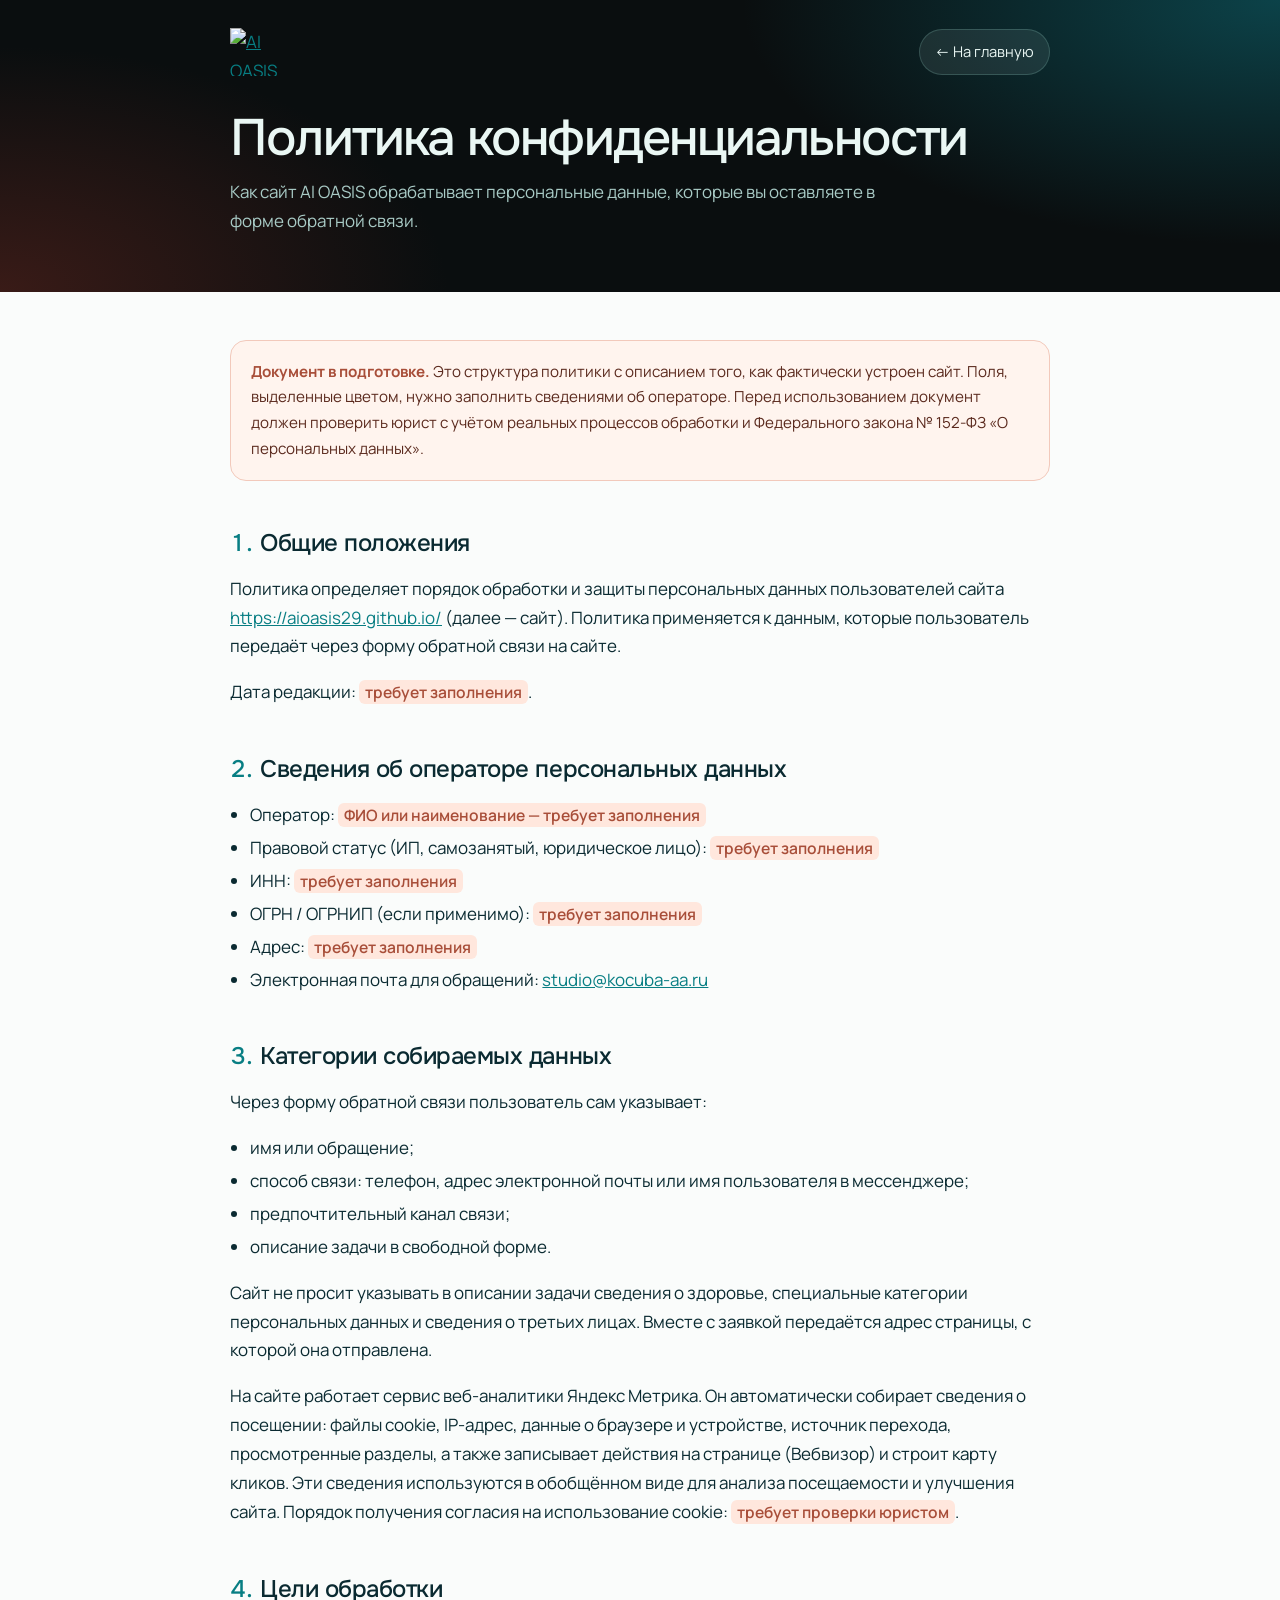
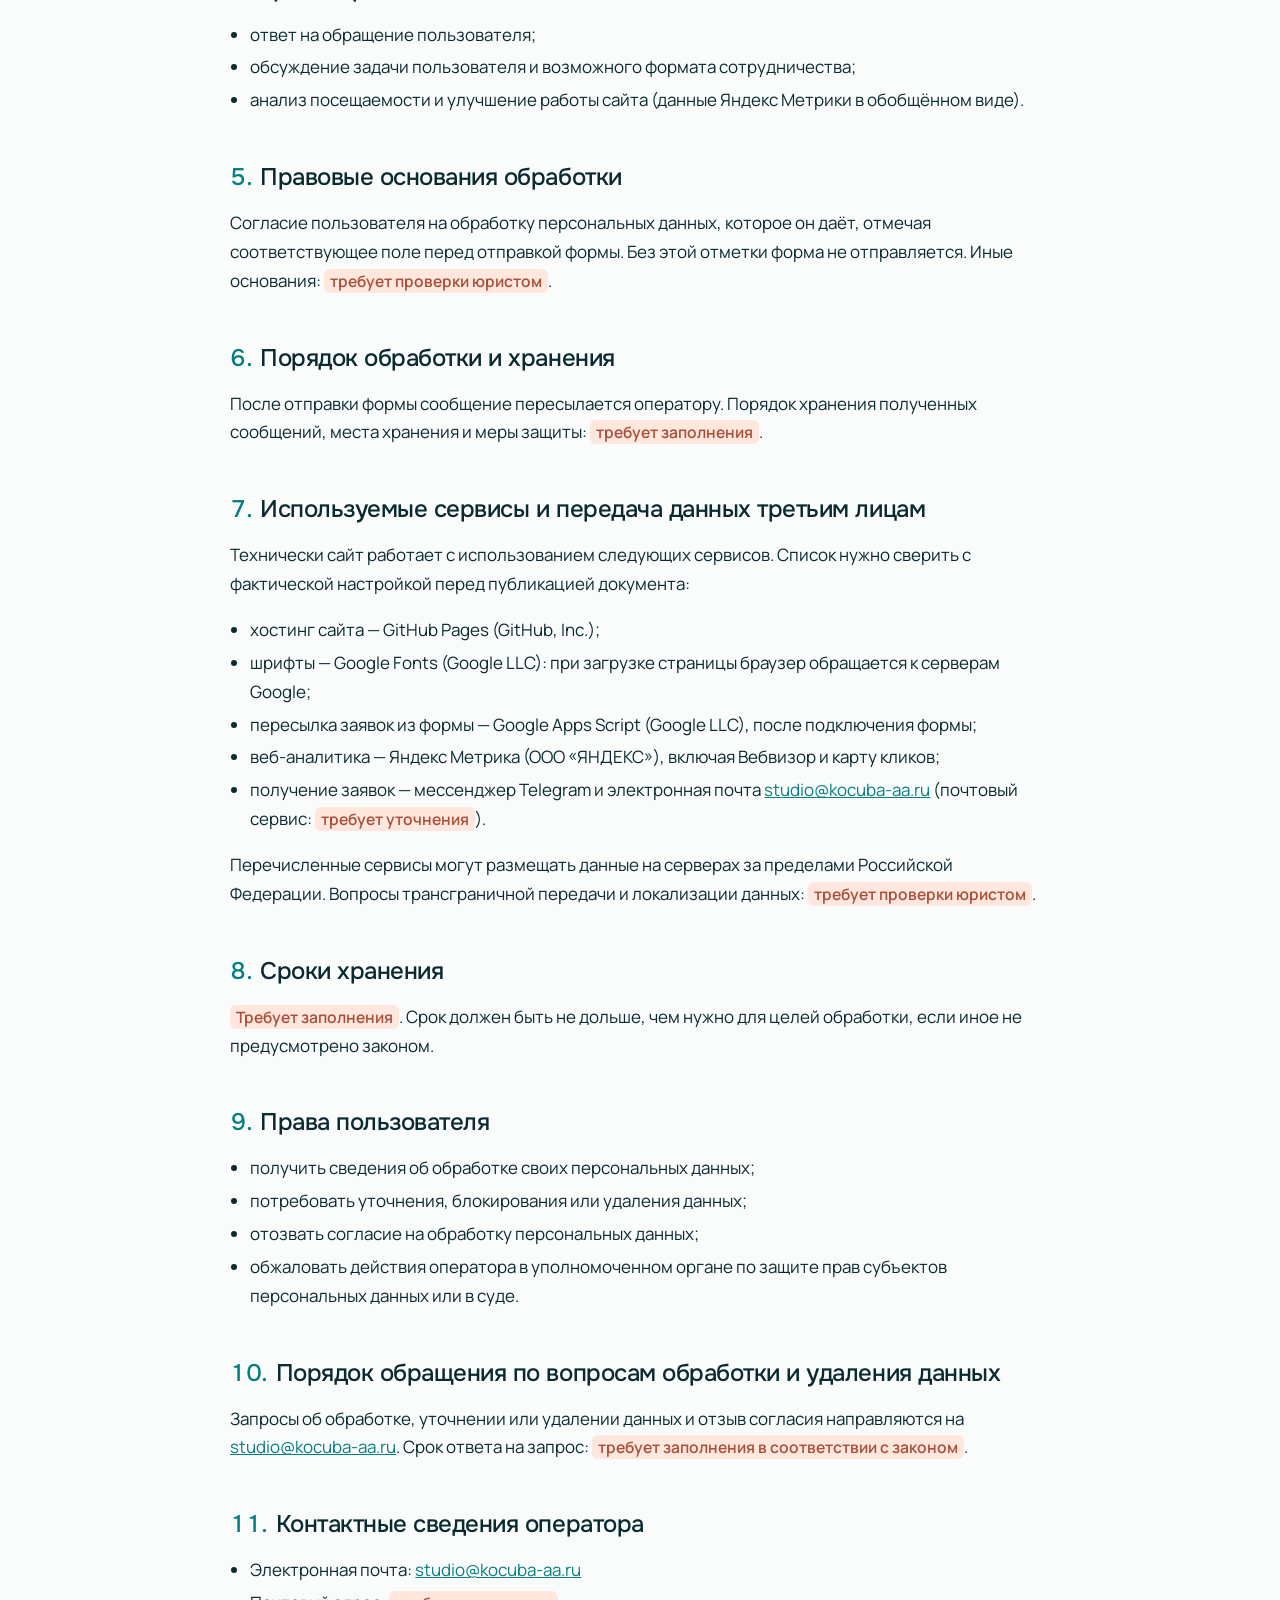
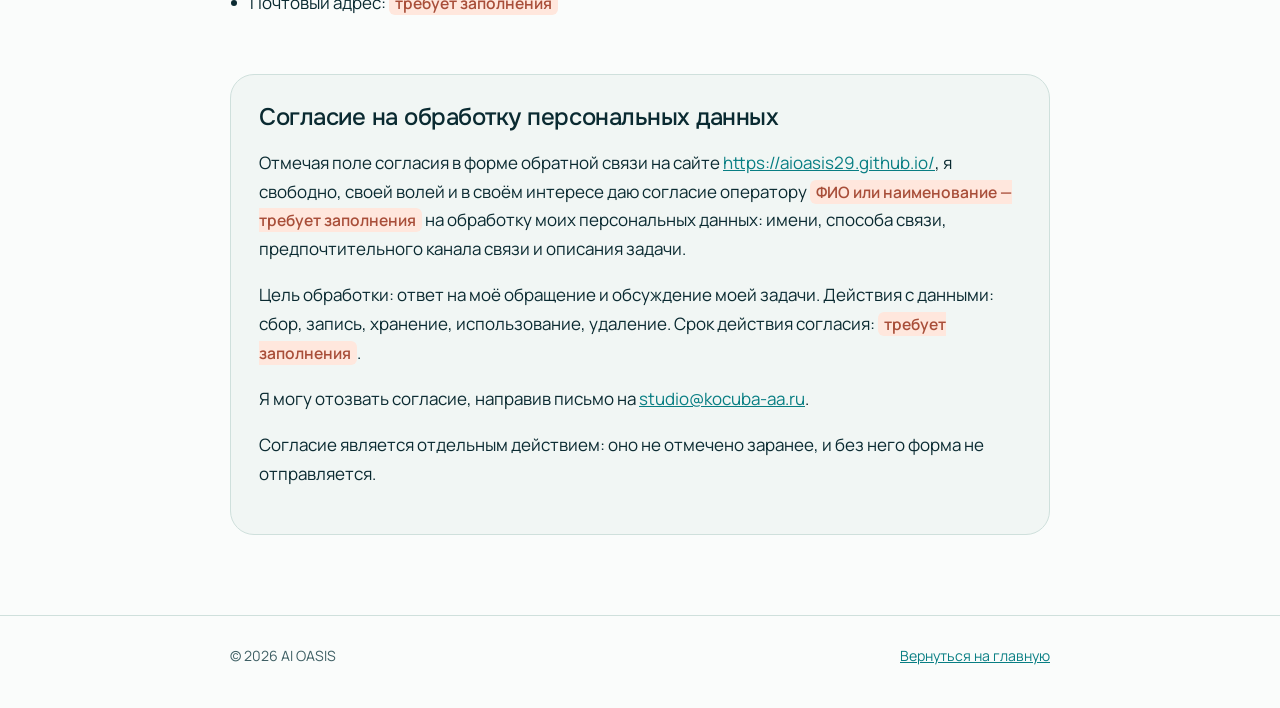
==== privacy.html @ aa7e6bff "Яндекс Метрика на всех страницах сайта - счётчик в <head> главной и страницы политики конфиденциальн" ====
<!doctype html>
<html lang="ru">
<head>
<meta charset="utf-8">
<meta name="viewport" content="width=device-width, initial-scale=1, viewport-fit=cover">
<!-- Yandex.Metrika counter -->
<script type="text/javascript">
    (function(m,e,t,r,i,k,a){
        m[i]=m[i]||function(){(m[i].a=m[i].a||[]).push(arguments)};
        m[i].l=1*new Date();
        for (var j = 0; j < document.scripts.length; j++) {if (document.scripts[j].src === r) { return; }}
        k=e.createElement(t),a=e.getElementsByTagName(t)[0],k.async=1,k.src=r,a.parentNode.insertBefore(k,a)
    })(window, document,'script','https://mc.yandex.ru/metrika/tag.js?id=114126002', 'ym');

    ym(114126002, 'init', {ssr:true, webvisor:true, clickmap:true, ecommerce:"dataLayer", referrer: document.referrer, url: location.href, accurateTrackBounce:true, trackLinks:true});
</script>
<!-- /Yandex.Metrika counter -->
<title>Политика конфиденциальности — AI OASIS</title>
<meta name="description" content="Политика конфиденциальности и согласие на обработку персональных данных сайта AI OASIS.">
<meta name="robots" content="index, follow">
<meta name="theme-color" content="#0A0E0F">
<link rel="canonical" href="https://aioasis29.github.io/privacy.html">
<link rel="icon" href="assets/icon-32.png" sizes="32x32" type="image/png">
<link rel="preconnect" href="https://fonts.googleapis.com">
<link rel="preconnect" href="https://fonts.gstatic.com" crossorigin>
<link rel="stylesheet" href="https://fonts.googleapis.com/css2?family=Onest:wght@400;500;600&family=Manrope:wght@400;500;600&display=swap">
<style>
:root{--graphite:#0A0E0F;--ink:#0A2A31;--ink-2:#3E5F64;--mist:#F1F6F4;--paper:#FAFCFB;--line:#CFE0DC;--jade:#087E83;--ai-1:#5FDFDE;--coral-ink:#A84E39;--on-dark:#EAF7F4;--on-dark-2:#A9CBC6;
  --f-display:"Onest","Manrope",system-ui,sans-serif;--f-body:"Manrope",system-ui,-apple-system,"Segoe UI",sans-serif;color-scheme:light}
*{box-sizing:border-box}
body{margin:0;background:var(--paper);color:var(--ink);font:400 1.0625rem/1.7 var(--f-body);-webkit-font-smoothing:antialiased}
a{color:var(--jade)}
:focus-visible{outline:2px solid var(--jade);outline-offset:3px;border-radius:4px}
.top{background:radial-gradient(60% 120% at 100% 0%,rgba(12,69,76,.95),transparent 70%),radial-gradient(50% 120% at 0% 100%,rgba(69,30,25,.8),transparent 70%),var(--graphite);color:var(--on-dark)}
.wrap{max-width:860px;margin:0 auto;padding-left:max(20px,env(safe-area-inset-left,0px));padding-right:max(20px,env(safe-area-inset-right,0px))}
.top .wrap{padding-block:28px 56px;display:grid;gap:36px}
.bar{display:flex;align-items:center;justify-content:space-between;gap:16px}
.bar img{height:48px;width:auto;display:block}
.bar a.back{color:var(--on-dark);text-decoration:none;font-size:.92rem;padding:10px 16px;border-radius:999px;background:rgba(234,247,244,.08);box-shadow:inset 0 0 0 1px rgba(160,227,216,.2)}
h1{font:500 clamp(2rem,1.4rem + 2.6vw,3.2rem)/1.05 var(--f-display);letter-spacing:-.035em;margin:0}
.top p{color:var(--on-dark-2);margin:12px 0 0;max-width:40em}
.notice{margin:40px 0 0;padding:18px 20px;border-radius:16px;background:#FFF4EE;border:1px solid #F2C9BB;color:#5B2A1E;font-size:.95rem}
.notice b{color:var(--coral-ink)}
main .wrap{padding-block:8px 80px}
h2{font:500 1.5rem/1.2 var(--f-display);letter-spacing:-.02em;margin:48px 0 12px}
h2 span{color:var(--jade);font-variant-numeric:tabular-nums;margin-right:8px}
ul{padding-left:1.2em}
li{margin:4px 0}
.fill{display:inline;padding:1px 6px;border-radius:6px;background:#FFE7DD;color:var(--coral-ink);font-weight:600;font-size:.92em;white-space:normal}
.consent{margin-top:56px;padding:28px;border-radius:24px;background:var(--mist);border:1px solid var(--line)}
.consent h2{margin-top:0}
footer{border-top:1px solid var(--line);padding-block:28px 40px;color:var(--ink-2);font-size:.88rem}
footer .wrap{display:flex;flex-wrap:wrap;justify-content:space-between;gap:12px}
</style>
</head>
<body>
<noscript><div><img src="https://mc.yandex.ru/watch/114126002" style="position:absolute; left:-9999px;" alt="" /></div></noscript>
<header class="top">
  <div class="wrap">
    <div class="bar">
      <a href="./" aria-label="AI OASIS — на главную"><img src="assets/logo-wordmark-112.png" width="62" height="56" alt="AI OASIS"></a>
      <a class="back" href="./">← На главную</a>
    </div>
    <div>
      <h1>Политика конфиденциальности</h1>
      <p>Как сайт AI OASIS обрабатывает персональные данные, которые вы оставляете в форме обратной связи.</p>
    </div>
  </div>
</header>
<main>
  <div class="wrap">
    <p class="notice"><b>Документ в подготовке.</b> Это структура политики с описанием того, как фактически устроен сайт. Поля, выделенные цветом, нужно заполнить сведениями об операторе. Перед использованием документ должен проверить юрист с учётом реальных процессов обработки и Федерального закона № 152-ФЗ «О персональных данных».</p>

    <h2><span>1.</span>Общие положения</h2>
    <p>Политика определяет порядок обработки и защиты персональных данных пользователей сайта <a href="https://aioasis29.github.io/">https://aioasis29.github.io/</a> (далее — сайт). Политика применяется к данным, которые пользователь передаёт через форму обратной связи на сайте.</p>
    <p>Дата редакции: <span class="fill">требует заполнения</span>.</p>

    <h2><span>2.</span>Сведения об операторе персональных данных</h2>
    <ul>
      <li>Оператор: <span class="fill">ФИО или наименование — требует заполнения</span></li>
      <li>Правовой статус (ИП, самозанятый, юридическое лицо): <span class="fill">требует заполнения</span></li>
      <li>ИНН: <span class="fill">требует заполнения</span></li>
      <li>ОГРН / ОГРНИП (если применимо): <span class="fill">требует заполнения</span></li>
      <li>Адрес: <span class="fill">требует заполнения</span></li>
      <li>Электронная почта для обращений: <a href="mailto:studio@kocuba-aa.ru">studio@kocuba-aa.ru</a></li>
    </ul>

    <h2><span>3.</span>Категории собираемых данных</h2>
    <p>Через форму обратной связи пользователь сам указывает:</p>
    <ul>
      <li>имя или обращение;</li>
      <li>способ связи: телефон, адрес электронной почты или имя пользователя в мессенджере;</li>
      <li>предпочтительный канал связи;</li>
      <li>описание задачи в свободной форме.</li>
    </ul>
    <p>Сайт не просит указывать в описании задачи сведения о здоровье, специальные категории персональных данных и сведения о третьих лицах. Вместе с заявкой передаётся адрес страницы, с которой она отправлена.</p>
    <p>На сайте работает сервис веб-аналитики Яндекс Метрика. Он автоматически собирает сведения о посещении: файлы cookie, IP-адрес, данные о браузере и устройстве, источник перехода, просмотренные разделы, а также записывает действия на странице (Вебвизор) и строит карту кликов. Эти сведения используются в обобщённом виде для анализа посещаемости и улучшения сайта. Порядок получения согласия на использование cookie: <span class="fill">требует проверки юристом</span>.</p>

    <h2><span>4.</span>Цели обработки</h2>
    <ul>
      <li>ответ на обращение пользователя;</li>
      <li>обсуждение задачи пользователя и возможного формата сотрудничества;</li>
      <li>анализ посещаемости и улучшение работы сайта (данные Яндекс Метрики в обобщённом виде).</li>
    </ul>

    <h2><span>5.</span>Правовые основания обработки</h2>
    <p>Согласие пользователя на обработку персональных данных, которое он даёт, отмечая соответствующее поле перед отправкой формы. Без этой отметки форма не отправляется. Иные основания: <span class="fill">требует проверки юристом</span>.</p>

    <h2><span>6.</span>Порядок обработки и хранения</h2>
    <p>После отправки формы сообщение пересылается оператору. Порядок хранения полученных сообщений, места хранения и меры защиты: <span class="fill">требует заполнения</span>.</p>

    <h2><span>7.</span>Используемые сервисы и передача данных третьим лицам</h2>
    <p>Технически сайт работает с использованием следующих сервисов. Список нужно сверить с фактической настройкой перед публикацией документа:</p>
    <ul>
      <li>хостинг сайта — GitHub Pages (GitHub, Inc.);</li>
      <li>шрифты — Google Fonts (Google LLC): при загрузке страницы браузер обращается к серверам Google;</li>
      <li>пересылка заявок из формы — Google Apps Script (Google LLC), после подключения формы;</li>
      <li>веб-аналитика — Яндекс Метрика (ООО «ЯНДЕКС»), включая Вебвизор и карту кликов;</li>
      <li>получение заявок — мессенджер Telegram и электронная почта <a href="mailto:studio@kocuba-aa.ru">studio@kocuba-aa.ru</a> (почтовый сервис: <span class="fill">требует уточнения</span>).</li>
    </ul>
    <p>Перечисленные сервисы могут размещать данные на серверах за пределами Российской Федерации. Вопросы трансграничной передачи и локализации данных: <span class="fill">требует проверки юристом</span>.</p>

    <h2><span>8.</span>Сроки хранения</h2>
    <p><span class="fill">Требует заполнения</span>. Срок должен быть не дольше, чем нужно для целей обработки, если иное не предусмотрено законом.</p>

    <h2><span>9.</span>Права пользователя</h2>
    <ul>
      <li>получить сведения об обработке своих персональных данных;</li>
      <li>потребовать уточнения, блокирования или удаления данных;</li>
      <li>отозвать согласие на обработку персональных данных;</li>
      <li>обжаловать действия оператора в уполномоченном органе по защите прав субъектов персональных данных или в суде.</li>
    </ul>

    <h2><span>10.</span>Порядок обращения по вопросам обработки и удаления данных</h2>
    <p>Запросы об обработке, уточнении или удалении данных и отзыв согласия направляются на <a href="mailto:studio@kocuba-aa.ru">studio@kocuba-aa.ru</a>. Срок ответа на запрос: <span class="fill">требует заполнения в соответствии с законом</span>.</p>

    <h2><span>11.</span>Контактные сведения оператора</h2>
    <ul>
      <li>Электронная почта: <a href="mailto:studio@kocuba-aa.ru">studio@kocuba-aa.ru</a></li>
      <li>Почтовый адрес: <span class="fill">требует заполнения</span></li>
    </ul>

    <section class="consent" id="consent">
      <h2>Согласие на обработку персональных данных</h2>
      <p>Отмечая поле согласия в форме обратной связи на сайте <a href="https://aioasis29.github.io/">https://aioasis29.github.io/</a>, я свободно, своей волей и в своём интересе даю согласие оператору <span class="fill">ФИО или наименование — требует заполнения</span> на обработку моих персональных данных: имени, способа связи, предпочтительного канала связи и описания задачи.</p>
      <p>Цель обработки: ответ на моё обращение и обсуждение моей задачи. Действия с данными: сбор, запись, хранение, использование, удаление. Срок действия согласия: <span class="fill">требует заполнения</span>.</p>
      <p>Я могу отозвать согласие, направив письмо на <a href="mailto:studio@kocuba-aa.ru">studio@kocuba-aa.ru</a>.</p>
      <p>Согласие является отдельным действием: оно не отмечено заранее, и без него форма не отправляется.</p>
    </section>
  </div>
</main>
<footer>
  <div class="wrap"><span>© 2026 AI OASIS</span><a href="./">Вернуться на главную</a></div>
</footer>
</body>
</html>
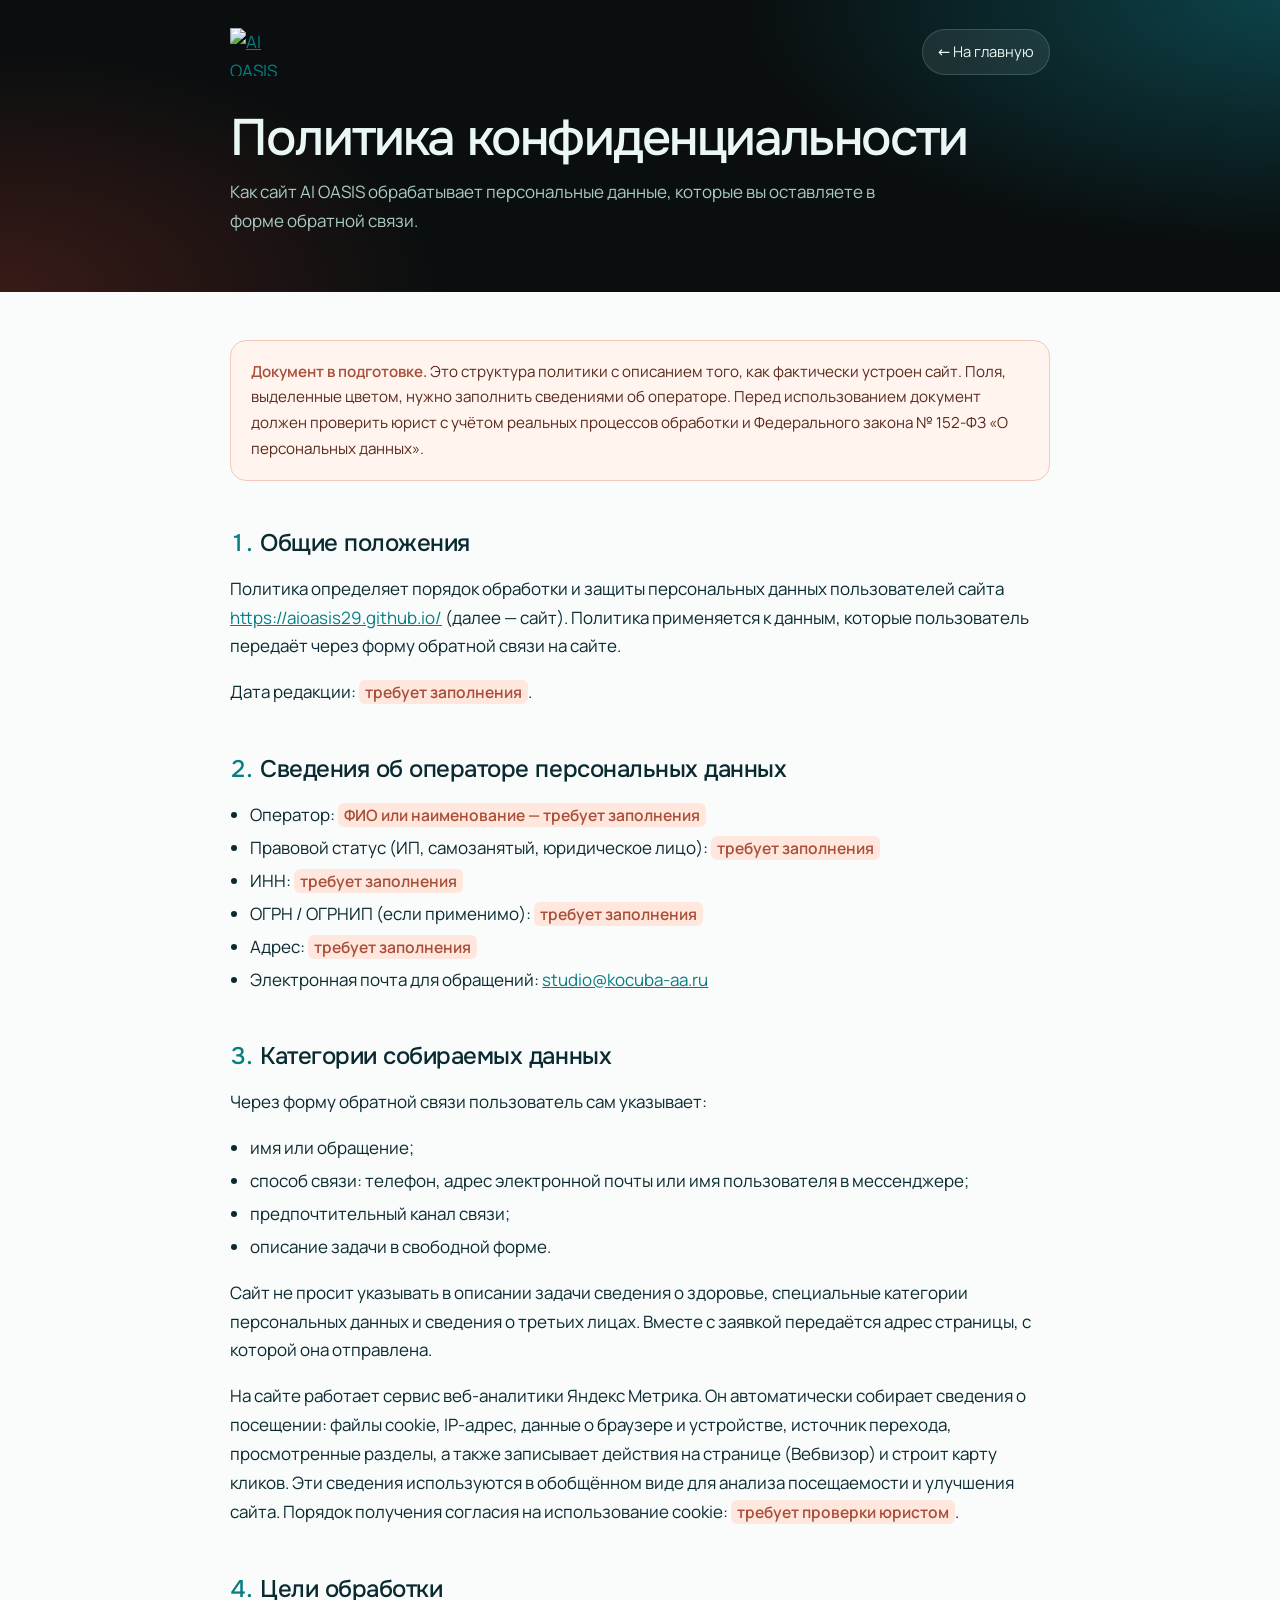
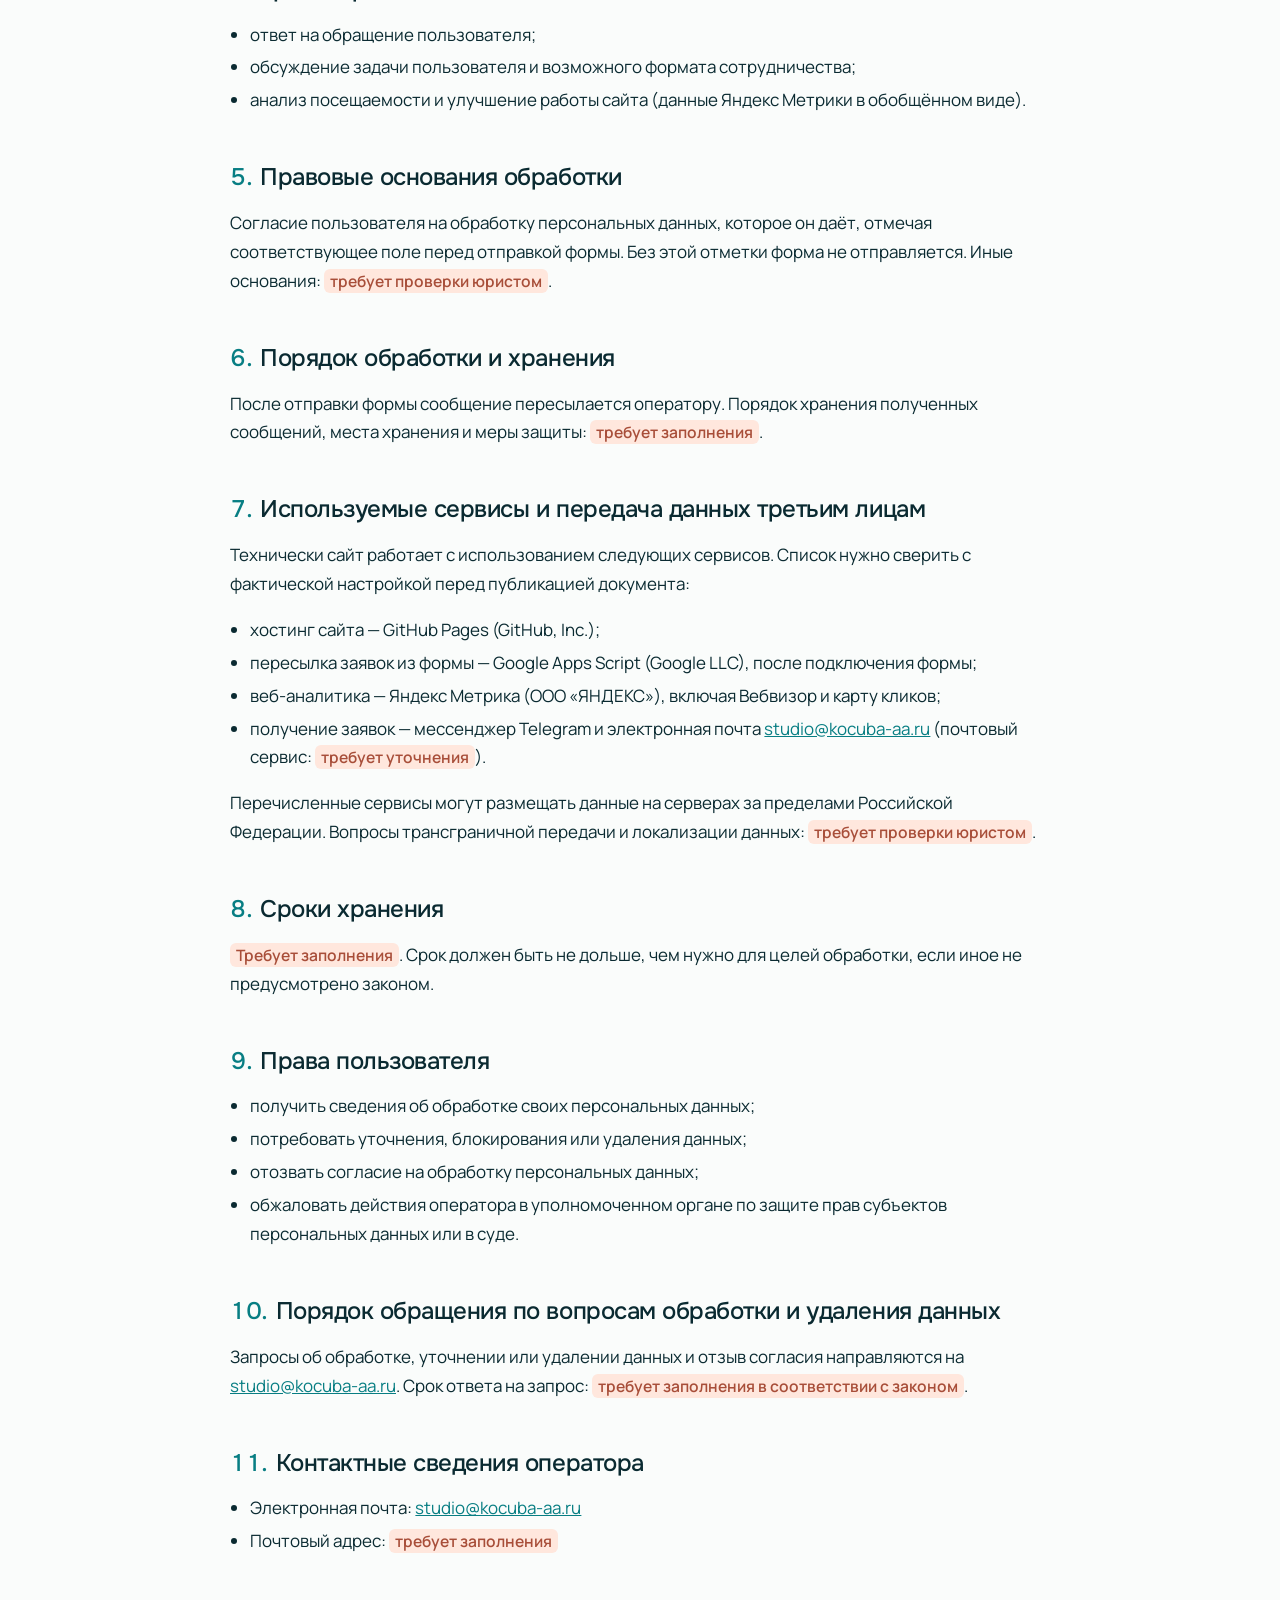
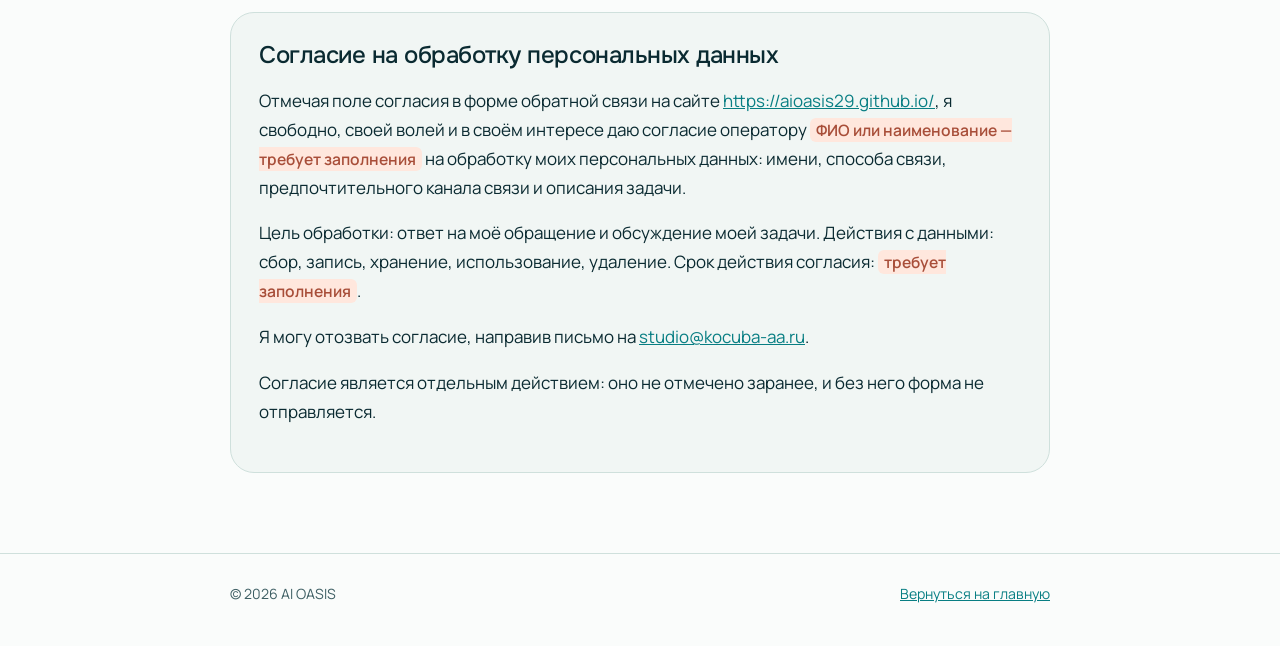
==== commit 844fb9f6: "Шрифты Onest и Manrope размещены на самом сайте вместо Google Fonts (лицензия OFL приложена); полити" ====
--- a/privacy.html
+++ b/privacy.html
@@ -15,15 +15,17 @@
     ym(114126002, 'init', {ssr:true, webvisor:true, clickmap:true, ecommerce:"dataLayer", referrer: document.referrer, url: location.href, accurateTrackBounce:true, trackLinks:true});
 </script>
 <!-- /Yandex.Metrika counter -->
+<meta name="referrer" content="strict-origin-when-cross-origin">
+<meta http-equiv="Content-Security-Policy" content="object-src 'none'; base-uri 'self'; form-action 'self'; upgrade-insecure-requests">
 <title>Политика конфиденциальности — AI OASIS</title>
 <meta name="description" content="Политика конфиденциальности и согласие на обработку персональных данных сайта AI OASIS.">
 <meta name="robots" content="index, follow">
 <meta name="theme-color" content="#0A0E0F">
 <link rel="canonical" href="https://aioasis29.github.io/privacy.html">
 <link rel="icon" href="assets/icon-32.png" sizes="32x32" type="image/png">
-<link rel="preconnect" href="https://fonts.googleapis.com">
-<link rel="preconnect" href="https://fonts.gstatic.com" crossorigin>
-<link rel="stylesheet" href="https://fonts.googleapis.com/css2?family=Onest:wght@400;500;600&family=Manrope:wght@400;500;600&display=swap">
+<link rel="preload" href="assets/fonts/onest-cyrillic.woff2" as="font" type="font/woff2" crossorigin>
+<link rel="preload" href="assets/fonts/manrope-cyrillic.woff2" as="font" type="font/woff2" crossorigin>
+<link rel="stylesheet" href="assets/fonts/fonts.css">
 <style>
 :root{--graphite:#0A0E0F;--ink:#0A2A31;--ink-2:#3E5F64;--mist:#F1F6F4;--paper:#FAFCFB;--line:#CFE0DC;--jade:#087E83;--ai-1:#5FDFDE;--coral-ink:#A84E39;--on-dark:#EAF7F4;--on-dark-2:#A9CBC6;
   --f-display:"Onest","Manrope",system-ui,sans-serif;--f-body:"Manrope",system-ui,-apple-system,"Segoe UI",sans-serif;color-scheme:light}
@@ -113,7 +115,6 @@
     <p>Технически сайт работает с использованием следующих сервисов. Список нужно сверить с фактической настройкой перед публикацией документа:</p>
     <ul>
       <li>хостинг сайта — GitHub Pages (GitHub, Inc.);</li>
-      <li>шрифты — Google Fonts (Google LLC): при загрузке страницы браузер обращается к серверам Google;</li>
       <li>пересылка заявок из формы — Google Apps Script (Google LLC), после подключения формы;</li>
       <li>веб-аналитика — Яндекс Метрика (ООО «ЯНДЕКС»), включая Вебвизор и карту кликов;</li>
       <li>получение заявок — мессенджер Telegram и электронная почта <a href="mailto:studio@kocuba-aa.ru">studio@kocuba-aa.ru</a> (почтовый сервис: <span class="fill">требует уточнения</span>).</li>
--- a/assets/fonts/fonts.css
+++ b/assets/fonts/fonts.css
@@ -0,0 +1,352 @@
+/* Onest, Manrope — SIL Open Font License 1.1; локальные копии вместо Google Fonts */
+/* cyrillic-ext */
+@font-face {
+  font-family: 'Manrope';
+  font-style: normal;
+  font-weight: 400;
+  font-display: swap;
+  src: url(manrope-cyrillic-ext.woff2) format('woff2');
+  unicode-range: U+0460-052F, U+1C80-1C8A, U+20B4, U+2DE0-2DFF, U+A640-A69F, U+FE2E-FE2F;
+}
+/* cyrillic */
+@font-face {
+  font-family: 'Manrope';
+  font-style: normal;
+  font-weight: 400;
+  font-display: swap;
+  src: url(manrope-cyrillic.woff2) format('woff2');
+  unicode-range: U+0301, U+0400-045F, U+0490-0491, U+04B0-04B1, U+2116;
+}
+/* greek */
+@font-face {
+  font-family: 'Manrope';
+  font-style: normal;
+  font-weight: 400;
+  font-display: swap;
+  src: url(manrope-greek.woff2) format('woff2');
+  unicode-range: U+0370-0377, U+037A-037F, U+0384-038A, U+038C, U+038E-03A1, U+03A3-03FF;
+}
+/* vietnamese */
+@font-face {
+  font-family: 'Manrope';
+  font-style: normal;
+  font-weight: 400;
+  font-display: swap;
+  src: url(manrope-vietnamese.woff2) format('woff2');
+  unicode-range: U+0102-0103, U+0110-0111, U+0128-0129, U+0168-0169, U+01A0-01A1, U+01AF-01B0, U+0300-0301, U+0303-0304, U+0308-0309, U+0323, U+0329, U+1EA0-1EF9, U+20AB;
+}
+/* latin-ext */
+@font-face {
+  font-family: 'Manrope';
+  font-style: normal;
+  font-weight: 400;
+  font-display: swap;
+  src: url(manrope-latin-ext.woff2) format('woff2');
+  unicode-range: U+0100-02BA, U+02BD-02C5, U+02C7-02CC, U+02CE-02D7, U+02DD-02FF, U+0304, U+0308, U+0329, U+1D00-1DBF, U+1E00-1E9F, U+1EF2-1EFF, U+2020, U+20A0-20AB, U+20AD-20C4, U+2113, U+2C60-2C7F, U+A720-A7FF;
+}
+/* latin */
+@font-face {
+  font-family: 'Manrope';
+  font-style: normal;
+  font-weight: 400;
+  font-display: swap;
+  src: url(manrope-latin.woff2) format('woff2');
+  unicode-range: U+0000-00FF, U+0131, U+0152-0153, U+02BB-02BC, U+02C6, U+02DA, U+02DC, U+0304, U+0308, U+0329, U+2000-206F, U+20AC, U+2122, U+2191, U+2193, U+2212, U+2215, U+FEFF, U+FFFD;
+}
+/* cyrillic-ext */
+@font-face {
+  font-family: 'Manrope';
+  font-style: normal;
+  font-weight: 500;
+  font-display: swap;
+  src: url(manrope-cyrillic-ext.woff2) format('woff2');
+  unicode-range: U+0460-052F, U+1C80-1C8A, U+20B4, U+2DE0-2DFF, U+A640-A69F, U+FE2E-FE2F;
+}
+/* cyrillic */
+@font-face {
+  font-family: 'Manrope';
+  font-style: normal;
+  font-weight: 500;
+  font-display: swap;
+  src: url(manrope-cyrillic.woff2) format('woff2');
+  unicode-range: U+0301, U+0400-045F, U+0490-0491, U+04B0-04B1, U+2116;
+}
+/* greek */
+@font-face {
+  font-family: 'Manrope';
+  font-style: normal;
+  font-weight: 500;
+  font-display: swap;
+  src: url(manrope-greek.woff2) format('woff2');
+  unicode-range: U+0370-0377, U+037A-037F, U+0384-038A, U+038C, U+038E-03A1, U+03A3-03FF;
+}
+/* vietnamese */
+@font-face {
+  font-family: 'Manrope';
+  font-style: normal;
+  font-weight: 500;
+  font-display: swap;
+  src: url(manrope-vietnamese.woff2) format('woff2');
+  unicode-range: U+0102-0103, U+0110-0111, U+0128-0129, U+0168-0169, U+01A0-01A1, U+01AF-01B0, U+0300-0301, U+0303-0304, U+0308-0309, U+0323, U+0329, U+1EA0-1EF9, U+20AB;
+}
+/* latin-ext */
+@font-face {
+  font-family: 'Manrope';
+  font-style: normal;
+  font-weight: 500;
+  font-display: swap;
+  src: url(manrope-latin-ext.woff2) format('woff2');
+  unicode-range: U+0100-02BA, U+02BD-02C5, U+02C7-02CC, U+02CE-02D7, U+02DD-02FF, U+0304, U+0308, U+0329, U+1D00-1DBF, U+1E00-1E9F, U+1EF2-1EFF, U+2020, U+20A0-20AB, U+20AD-20C4, U+2113, U+2C60-2C7F, U+A720-A7FF;
+}
+/* latin */
+@font-face {
+  font-family: 'Manrope';
+  font-style: normal;
+  font-weight: 500;
+  font-display: swap;
+  src: url(manrope-latin.woff2) format('woff2');
+  unicode-range: U+0000-00FF, U+0131, U+0152-0153, U+02BB-02BC, U+02C6, U+02DA, U+02DC, U+0304, U+0308, U+0329, U+2000-206F, U+20AC, U+2122, U+2191, U+2193, U+2212, U+2215, U+FEFF, U+FFFD;
+}
+/* cyrillic-ext */
+@font-face {
+  font-family: 'Manrope';
+  font-style: normal;
+  font-weight: 600;
+  font-display: swap;
+  src: url(manrope-cyrillic-ext.woff2) format('woff2');
+  unicode-range: U+0460-052F, U+1C80-1C8A, U+20B4, U+2DE0-2DFF, U+A640-A69F, U+FE2E-FE2F;
+}
+/* cyrillic */
+@font-face {
+  font-family: 'Manrope';
+  font-style: normal;
+  font-weight: 600;
+  font-display: swap;
+  src: url(manrope-cyrillic.woff2) format('woff2');
+  unicode-range: U+0301, U+0400-045F, U+0490-0491, U+04B0-04B1, U+2116;
+}
+/* greek */
+@font-face {
+  font-family: 'Manrope';
+  font-style: normal;
+  font-weight: 600;
+  font-display: swap;
+  src: url(manrope-greek.woff2) format('woff2');
+  unicode-range: U+0370-0377, U+037A-037F, U+0384-038A, U+038C, U+038E-03A1, U+03A3-03FF;
+}
+/* vietnamese */
+@font-face {
+  font-family: 'Manrope';
+  font-style: normal;
+  font-weight: 600;
+  font-display: swap;
+  src: url(manrope-vietnamese.woff2) format('woff2');
+  unicode-range: U+0102-0103, U+0110-0111, U+0128-0129, U+0168-0169, U+01A0-01A1, U+01AF-01B0, U+0300-0301, U+0303-0304, U+0308-0309, U+0323, U+0329, U+1EA0-1EF9, U+20AB;
+}
+/* latin-ext */
+@font-face {
+  font-family: 'Manrope';
+  font-style: normal;
+  font-weight: 600;
+  font-display: swap;
+  src: url(manrope-latin-ext.woff2) format('woff2');
+  unicode-range: U+0100-02BA, U+02BD-02C5, U+02C7-02CC, U+02CE-02D7, U+02DD-02FF, U+0304, U+0308, U+0329, U+1D00-1DBF, U+1E00-1E9F, U+1EF2-1EFF, U+2020, U+20A0-20AB, U+20AD-20C4, U+2113, U+2C60-2C7F, U+A720-A7FF;
+}
+/* latin */
+@font-face {
+  font-family: 'Manrope';
+  font-style: normal;
+  font-weight: 600;
+  font-display: swap;
+  src: url(manrope-latin.woff2) format('woff2');
+  unicode-range: U+0000-00FF, U+0131, U+0152-0153, U+02BB-02BC, U+02C6, U+02DA, U+02DC, U+0304, U+0308, U+0329, U+2000-206F, U+20AC, U+2122, U+2191, U+2193, U+2212, U+2215, U+FEFF, U+FFFD;
+}
+/* cyrillic-ext */
+@font-face {
+  font-family: 'Onest';
+  font-style: normal;
+  font-weight: 400;
+  font-display: swap;
+  src: url(onest-cyrillic-ext.woff2) format('woff2');
+  unicode-range: U+0460-052F, U+1C80-1C8A, U+20B4, U+2DE0-2DFF, U+A640-A69F, U+FE2E-FE2F;
+}
+/* cyrillic */
+@font-face {
+  font-family: 'Onest';
+  font-style: normal;
+  font-weight: 400;
+  font-display: swap;
+  src: url(onest-cyrillic.woff2) format('woff2');
+  unicode-range: U+0301, U+0400-045F, U+0490-0491, U+04B0-04B1, U+2116;
+}
+/* math */
+@font-face {
+  font-family: 'Onest';
+  font-style: normal;
+  font-weight: 400;
+  font-display: swap;
+  src: url(onest-math.woff2) format('woff2');
+  unicode-range: U+0302-0303, U+0305, U+0307-0308, U+0310, U+0312, U+0315, U+031A, U+0326-0327, U+032C, U+032F-0330, U+0332-0333, U+0338, U+033A, U+0346, U+034D, U+0391-03A1, U+03A3-03A9, U+03B1-03C9, U+03D1, U+03D5-03D6, U+03F0-03F1, U+03F4-03F5, U+2016-2017, U+2034-2038, U+203C, U+2040, U+2043, U+2047, U+2050, U+2057, U+205F, U+2070-2071, U+2074-209F, U+20D0-20DC, U+20E1, U+20E5-20EF, U+2100-2112, U+2114-2115, U+2117-2121, U+2123-214F, U+2190, U+2192, U+2194-21AE, U+21B0-21E5, U+21F1-21F2, U+21F4-2211, U+2213-2214, U+2216-22FF, U+2308-230B, U+2310, U+2319, U+231C-2321, U+2336-237A, U+237C, U+2395, U+239B-23B7, U+23D0, U+23DC-23E1, U+2474-2475, U+25AF, U+25B3, U+25B7, U+25BD, U+25C1, U+25CA, U+25CC, U+25FB, U+266D-266F, U+27C0-27FF, U+2900-2AFF, U+2B0E-2B11, U+2B30-2B4C, U+2BFE, U+3030, U+FF5B, U+FF5D, U+1D400-1D7FF, U+1EE00-1EEFF;
+}
+/* symbols */
+@font-face {
+  font-family: 'Onest';
+  font-style: normal;
+  font-weight: 400;
+  font-display: swap;
+  src: url(onest-symbols.woff2) format('woff2');
+  unicode-range: U+0001-000C, U+000E-001F, U+007F-009F, U+20DD-20E0, U+20E2-20E4, U+2150-218F, U+2190, U+2192, U+2194-2199, U+21AF, U+21E6-21F0, U+21F3, U+2218-2219, U+2299, U+22C4-22C6, U+2300-243F, U+2440-244A, U+2460-24FF, U+25A0-27BF, U+2800-28FF, U+2921-2922, U+2981, U+29BF, U+29EB, U+2B00-2BFF, U+4DC0-4DFF, U+FFF9-FFFB, U+10140-1018E, U+10190-1019C, U+101A0, U+101D0-101FD, U+102E0-102FB, U+10E60-10E7E, U+1D2C0-1D2D3, U+1D2E0-1D37F, U+1F000-1F0FF, U+1F100-1F1AE, U+1F1E6-1F1FF, U+1F30D-1F30F, U+1F315, U+1F31C, U+1F31E, U+1F320-1F32C, U+1F336, U+1F378, U+1F37D, U+1F382, U+1F393-1F39F, U+1F3A7-1F3A8, U+1F3AC-1F3AF, U+1F3C2, U+1F3C4-1F3C6, U+1F3CA-1F3CE, U+1F3D4-1F3E0, U+1F3ED, U+1F3F1-1F3F3, U+1F3F5-1F3F7, U+1F408, U+1F415, U+1F41F, U+1F426, U+1F43F, U+1F441-1F442, U+1F444, U+1F446-1F449, U+1F44C-1F44E, U+1F453, U+1F46A, U+1F47D, U+1F4A3, U+1F4B0, U+1F4B3, U+1F4B9, U+1F4BB, U+1F4BF, U+1F4C8-1F4CB, U+1F4D6, U+1F4DA, U+1F4DF, U+1F4E3-1F4E6, U+1F4EA-1F4ED, U+1F4F7, U+1F4F9-1F4FB, U+1F4FD-1F4FE, U+1F503, U+1F507-1F50B, U+1F50D, U+1F512-1F513, U+1F53E-1F54A, U+1F54F-1F5FA, U+1F610, U+1F650-1F67F, U+1F687, U+1F68D, U+1F691, U+1F694, U+1F698, U+1F6AD, U+1F6B2, U+1F6B9-1F6BA, U+1F6BC, U+1F6C6-1F6CF, U+1F6D3-1F6D7, U+1F6E0-1F6EA, U+1F6F0-1F6F3, U+1F6F7-1F6FC, U+1F700-1F80B, U+1F810-1F847, U+1F850-1F859, U+1F860-1F887, U+1F890-1F8AD, U+1F8B0-1F8BB, U+1F8C0-1F8C1, U+1F8D0-1F8D8, U+1F900-1F90B, U+1F93B, U+1F946, U+1F984, U+1F996, U+1F9E9, U+1FA00-1FA6F, U+1FA70-1FA7C, U+1FA80-1FAC6, U+1FAC8, U+1FACC-1FADD, U+1FADF-1FAEB, U+1FAEF-1FAFA, U+1FB00-1FBFF;
+}
+/* vietnamese */
+@font-face {
+  font-family: 'Onest';
+  font-style: normal;
+  font-weight: 400;
+  font-display: swap;
+  src: url(onest-vietnamese.woff2) format('woff2');
+  unicode-range: U+0102-0103, U+0110-0111, U+0128-0129, U+0168-0169, U+01A0-01A1, U+01AF-01B0, U+0300-0301, U+0303-0304, U+0308-0309, U+0323, U+0329, U+1EA0-1EF9, U+20AB;
+}
+/* latin-ext */
+@font-face {
+  font-family: 'Onest';
+  font-style: normal;
+  font-weight: 400;
+  font-display: swap;
+  src: url(onest-latin-ext.woff2) format('woff2');
+  unicode-range: U+0100-02BA, U+02BD-02C5, U+02C7-02CC, U+02CE-02D7, U+02DD-02FF, U+0304, U+0308, U+0329, U+1D00-1DBF, U+1E00-1E9F, U+1EF2-1EFF, U+2020, U+20A0-20AB, U+20AD-20C4, U+2113, U+2C60-2C7F, U+A720-A7FF;
+}
+/* latin */
+@font-face {
+  font-family: 'Onest';
+  font-style: normal;
+  font-weight: 400;
+  font-display: swap;
+  src: url(onest-latin.woff2) format('woff2');
+  unicode-range: U+0000-00FF, U+0131, U+0152-0153, U+02BB-02BC, U+02C6, U+02DA, U+02DC, U+0304, U+0308, U+0329, U+2000-206F, U+20AC, U+2122, U+2191, U+2193, U+2212, U+2215, U+FEFF, U+FFFD;
+}
+/* cyrillic-ext */
+@font-face {
+  font-family: 'Onest';
+  font-style: normal;
+  font-weight: 500;
+  font-display: swap;
+  src: url(onest-cyrillic-ext.woff2) format('woff2');
+  unicode-range: U+0460-052F, U+1C80-1C8A, U+20B4, U+2DE0-2DFF, U+A640-A69F, U+FE2E-FE2F;
+}
+/* cyrillic */
+@font-face {
+  font-family: 'Onest';
+  font-style: normal;
+  font-weight: 500;
+  font-display: swap;
+  src: url(onest-cyrillic.woff2) format('woff2');
+  unicode-range: U+0301, U+0400-045F, U+0490-0491, U+04B0-04B1, U+2116;
+}
+/* math */
+@font-face {
+  font-family: 'Onest';
+  font-style: normal;
+  font-weight: 500;
+  font-display: swap;
+  src: url(onest-math.woff2) format('woff2');
+  unicode-range: U+0302-0303, U+0305, U+0307-0308, U+0310, U+0312, U+0315, U+031A, U+0326-0327, U+032C, U+032F-0330, U+0332-0333, U+0338, U+033A, U+0346, U+034D, U+0391-03A1, U+03A3-03A9, U+03B1-03C9, U+03D1, U+03D5-03D6, U+03F0-03F1, U+03F4-03F5, U+2016-2017, U+2034-2038, U+203C, U+2040, U+2043, U+2047, U+2050, U+2057, U+205F, U+2070-2071, U+2074-209F, U+20D0-20DC, U+20E1, U+20E5-20EF, U+2100-2112, U+2114-2115, U+2117-2121, U+2123-214F, U+2190, U+2192, U+2194-21AE, U+21B0-21E5, U+21F1-21F2, U+21F4-2211, U+2213-2214, U+2216-22FF, U+2308-230B, U+2310, U+2319, U+231C-2321, U+2336-237A, U+237C, U+2395, U+239B-23B7, U+23D0, U+23DC-23E1, U+2474-2475, U+25AF, U+25B3, U+25B7, U+25BD, U+25C1, U+25CA, U+25CC, U+25FB, U+266D-266F, U+27C0-27FF, U+2900-2AFF, U+2B0E-2B11, U+2B30-2B4C, U+2BFE, U+3030, U+FF5B, U+FF5D, U+1D400-1D7FF, U+1EE00-1EEFF;
+}
+/* symbols */
+@font-face {
+  font-family: 'Onest';
+  font-style: normal;
+  font-weight: 500;
+  font-display: swap;
+  src: url(onest-symbols.woff2) format('woff2');
+  unicode-range: U+0001-000C, U+000E-001F, U+007F-009F, U+20DD-20E0, U+20E2-20E4, U+2150-218F, U+2190, U+2192, U+2194-2199, U+21AF, U+21E6-21F0, U+21F3, U+2218-2219, U+2299, U+22C4-22C6, U+2300-243F, U+2440-244A, U+2460-24FF, U+25A0-27BF, U+2800-28FF, U+2921-2922, U+2981, U+29BF, U+29EB, U+2B00-2BFF, U+4DC0-4DFF, U+FFF9-FFFB, U+10140-1018E, U+10190-1019C, U+101A0, U+101D0-101FD, U+102E0-102FB, U+10E60-10E7E, U+1D2C0-1D2D3, U+1D2E0-1D37F, U+1F000-1F0FF, U+1F100-1F1AE, U+1F1E6-1F1FF, U+1F30D-1F30F, U+1F315, U+1F31C, U+1F31E, U+1F320-1F32C, U+1F336, U+1F378, U+1F37D, U+1F382, U+1F393-1F39F, U+1F3A7-1F3A8, U+1F3AC-1F3AF, U+1F3C2, U+1F3C4-1F3C6, U+1F3CA-1F3CE, U+1F3D4-1F3E0, U+1F3ED, U+1F3F1-1F3F3, U+1F3F5-1F3F7, U+1F408, U+1F415, U+1F41F, U+1F426, U+1F43F, U+1F441-1F442, U+1F444, U+1F446-1F449, U+1F44C-1F44E, U+1F453, U+1F46A, U+1F47D, U+1F4A3, U+1F4B0, U+1F4B3, U+1F4B9, U+1F4BB, U+1F4BF, U+1F4C8-1F4CB, U+1F4D6, U+1F4DA, U+1F4DF, U+1F4E3-1F4E6, U+1F4EA-1F4ED, U+1F4F7, U+1F4F9-1F4FB, U+1F4FD-1F4FE, U+1F503, U+1F507-1F50B, U+1F50D, U+1F512-1F513, U+1F53E-1F54A, U+1F54F-1F5FA, U+1F610, U+1F650-1F67F, U+1F687, U+1F68D, U+1F691, U+1F694, U+1F698, U+1F6AD, U+1F6B2, U+1F6B9-1F6BA, U+1F6BC, U+1F6C6-1F6CF, U+1F6D3-1F6D7, U+1F6E0-1F6EA, U+1F6F0-1F6F3, U+1F6F7-1F6FC, U+1F700-1F80B, U+1F810-1F847, U+1F850-1F859, U+1F860-1F887, U+1F890-1F8AD, U+1F8B0-1F8BB, U+1F8C0-1F8C1, U+1F8D0-1F8D8, U+1F900-1F90B, U+1F93B, U+1F946, U+1F984, U+1F996, U+1F9E9, U+1FA00-1FA6F, U+1FA70-1FA7C, U+1FA80-1FAC6, U+1FAC8, U+1FACC-1FADD, U+1FADF-1FAEB, U+1FAEF-1FAFA, U+1FB00-1FBFF;
+}
+/* vietnamese */
+@font-face {
+  font-family: 'Onest';
+  font-style: normal;
+  font-weight: 500;
+  font-display: swap;
+  src: url(onest-vietnamese.woff2) format('woff2');
+  unicode-range: U+0102-0103, U+0110-0111, U+0128-0129, U+0168-0169, U+01A0-01A1, U+01AF-01B0, U+0300-0301, U+0303-0304, U+0308-0309, U+0323, U+0329, U+1EA0-1EF9, U+20AB;
+}
+/* latin-ext */
+@font-face {
+  font-family: 'Onest';
+  font-style: normal;
+  font-weight: 500;
+  font-display: swap;
+  src: url(onest-latin-ext.woff2) format('woff2');
+  unicode-range: U+0100-02BA, U+02BD-02C5, U+02C7-02CC, U+02CE-02D7, U+02DD-02FF, U+0304, U+0308, U+0329, U+1D00-1DBF, U+1E00-1E9F, U+1EF2-1EFF, U+2020, U+20A0-20AB, U+20AD-20C4, U+2113, U+2C60-2C7F, U+A720-A7FF;
+}
+/* latin */
+@font-face {
+  font-family: 'Onest';
+  font-style: normal;
+  font-weight: 500;
+  font-display: swap;
+  src: url(onest-latin.woff2) format('woff2');
+  unicode-range: U+0000-00FF, U+0131, U+0152-0153, U+02BB-02BC, U+02C6, U+02DA, U+02DC, U+0304, U+0308, U+0329, U+2000-206F, U+20AC, U+2122, U+2191, U+2193, U+2212, U+2215, U+FEFF, U+FFFD;
+}
+/* cyrillic-ext */
+@font-face {
+  font-family: 'Onest';
+  font-style: normal;
+  font-weight: 600;
+  font-display: swap;
+  src: url(onest-cyrillic-ext.woff2) format('woff2');
+  unicode-range: U+0460-052F, U+1C80-1C8A, U+20B4, U+2DE0-2DFF, U+A640-A69F, U+FE2E-FE2F;
+}
+/* cyrillic */
+@font-face {
+  font-family: 'Onest';
+  font-style: normal;
+  font-weight: 600;
+  font-display: swap;
+  src: url(onest-cyrillic.woff2) format('woff2');
+  unicode-range: U+0301, U+0400-045F, U+0490-0491, U+04B0-04B1, U+2116;
+}
+/* math */
+@font-face {
+  font-family: 'Onest';
+  font-style: normal;
+  font-weight: 600;
+  font-display: swap;
+  src: url(onest-math.woff2) format('woff2');
+  unicode-range: U+0302-0303, U+0305, U+0307-0308, U+0310, U+0312, U+0315, U+031A, U+0326-0327, U+032C, U+032F-0330, U+0332-0333, U+0338, U+033A, U+0346, U+034D, U+0391-03A1, U+03A3-03A9, U+03B1-03C9, U+03D1, U+03D5-03D6, U+03F0-03F1, U+03F4-03F5, U+2016-2017, U+2034-2038, U+203C, U+2040, U+2043, U+2047, U+2050, U+2057, U+205F, U+2070-2071, U+2074-209F, U+20D0-20DC, U+20E1, U+20E5-20EF, U+2100-2112, U+2114-2115, U+2117-2121, U+2123-214F, U+2190, U+2192, U+2194-21AE, U+21B0-21E5, U+21F1-21F2, U+21F4-2211, U+2213-2214, U+2216-22FF, U+2308-230B, U+2310, U+2319, U+231C-2321, U+2336-237A, U+237C, U+2395, U+239B-23B7, U+23D0, U+23DC-23E1, U+2474-2475, U+25AF, U+25B3, U+25B7, U+25BD, U+25C1, U+25CA, U+25CC, U+25FB, U+266D-266F, U+27C0-27FF, U+2900-2AFF, U+2B0E-2B11, U+2B30-2B4C, U+2BFE, U+3030, U+FF5B, U+FF5D, U+1D400-1D7FF, U+1EE00-1EEFF;
+}
+/* symbols */
+@font-face {
+  font-family: 'Onest';
+  font-style: normal;
+  font-weight: 600;
+  font-display: swap;
+  src: url(onest-symbols.woff2) format('woff2');
+  unicode-range: U+0001-000C, U+000E-001F, U+007F-009F, U+20DD-20E0, U+20E2-20E4, U+2150-218F, U+2190, U+2192, U+2194-2199, U+21AF, U+21E6-21F0, U+21F3, U+2218-2219, U+2299, U+22C4-22C6, U+2300-243F, U+2440-244A, U+2460-24FF, U+25A0-27BF, U+2800-28FF, U+2921-2922, U+2981, U+29BF, U+29EB, U+2B00-2BFF, U+4DC0-4DFF, U+FFF9-FFFB, U+10140-1018E, U+10190-1019C, U+101A0, U+101D0-101FD, U+102E0-102FB, U+10E60-10E7E, U+1D2C0-1D2D3, U+1D2E0-1D37F, U+1F000-1F0FF, U+1F100-1F1AE, U+1F1E6-1F1FF, U+1F30D-1F30F, U+1F315, U+1F31C, U+1F31E, U+1F320-1F32C, U+1F336, U+1F378, U+1F37D, U+1F382, U+1F393-1F39F, U+1F3A7-1F3A8, U+1F3AC-1F3AF, U+1F3C2, U+1F3C4-1F3C6, U+1F3CA-1F3CE, U+1F3D4-1F3E0, U+1F3ED, U+1F3F1-1F3F3, U+1F3F5-1F3F7, U+1F408, U+1F415, U+1F41F, U+1F426, U+1F43F, U+1F441-1F442, U+1F444, U+1F446-1F449, U+1F44C-1F44E, U+1F453, U+1F46A, U+1F47D, U+1F4A3, U+1F4B0, U+1F4B3, U+1F4B9, U+1F4BB, U+1F4BF, U+1F4C8-1F4CB, U+1F4D6, U+1F4DA, U+1F4DF, U+1F4E3-1F4E6, U+1F4EA-1F4ED, U+1F4F7, U+1F4F9-1F4FB, U+1F4FD-1F4FE, U+1F503, U+1F507-1F50B, U+1F50D, U+1F512-1F513, U+1F53E-1F54A, U+1F54F-1F5FA, U+1F610, U+1F650-1F67F, U+1F687, U+1F68D, U+1F691, U+1F694, U+1F698, U+1F6AD, U+1F6B2, U+1F6B9-1F6BA, U+1F6BC, U+1F6C6-1F6CF, U+1F6D3-1F6D7, U+1F6E0-1F6EA, U+1F6F0-1F6F3, U+1F6F7-1F6FC, U+1F700-1F80B, U+1F810-1F847, U+1F850-1F859, U+1F860-1F887, U+1F890-1F8AD, U+1F8B0-1F8BB, U+1F8C0-1F8C1, U+1F8D0-1F8D8, U+1F900-1F90B, U+1F93B, U+1F946, U+1F984, U+1F996, U+1F9E9, U+1FA00-1FA6F, U+1FA70-1FA7C, U+1FA80-1FAC6, U+1FAC8, U+1FACC-1FADD, U+1FADF-1FAEB, U+1FAEF-1FAFA, U+1FB00-1FBFF;
+}
+/* vietnamese */
+@font-face {
+  font-family: 'Onest';
+  font-style: normal;
+  font-weight: 600;
+  font-display: swap;
+  src: url(onest-vietnamese.woff2) format('woff2');
+  unicode-range: U+0102-0103, U+0110-0111, U+0128-0129, U+0168-0169, U+01A0-01A1, U+01AF-01B0, U+0300-0301, U+0303-0304, U+0308-0309, U+0323, U+0329, U+1EA0-1EF9, U+20AB;
+}
+/* latin-ext */
+@font-face {
+  font-family: 'Onest';
+  font-style: normal;
+  font-weight: 600;
+  font-display: swap;
+  src: url(onest-latin-ext.woff2) format('woff2');
+  unicode-range: U+0100-02BA, U+02BD-02C5, U+02C7-02CC, U+02CE-02D7, U+02DD-02FF, U+0304, U+0308, U+0329, U+1D00-1DBF, U+1E00-1E9F, U+1EF2-1EFF, U+2020, U+20A0-20AB, U+20AD-20C4, U+2113, U+2C60-2C7F, U+A720-A7FF;
+}
+/* latin */
+@font-face {
+  font-family: 'Onest';
+  font-style: normal;
+  font-weight: 600;
+  font-display: swap;
+  src: url(onest-latin.woff2) format('woff2');
+  unicode-range: U+0000-00FF, U+0131, U+0152-0153, U+02BB-02BC, U+02C6, U+02DA, U+02DC, U+0304, U+0308, U+0329, U+2000-206F, U+20AC, U+2122, U+2191, U+2193, U+2212, U+2215, U+FEFF, U+FFFD;
+}
